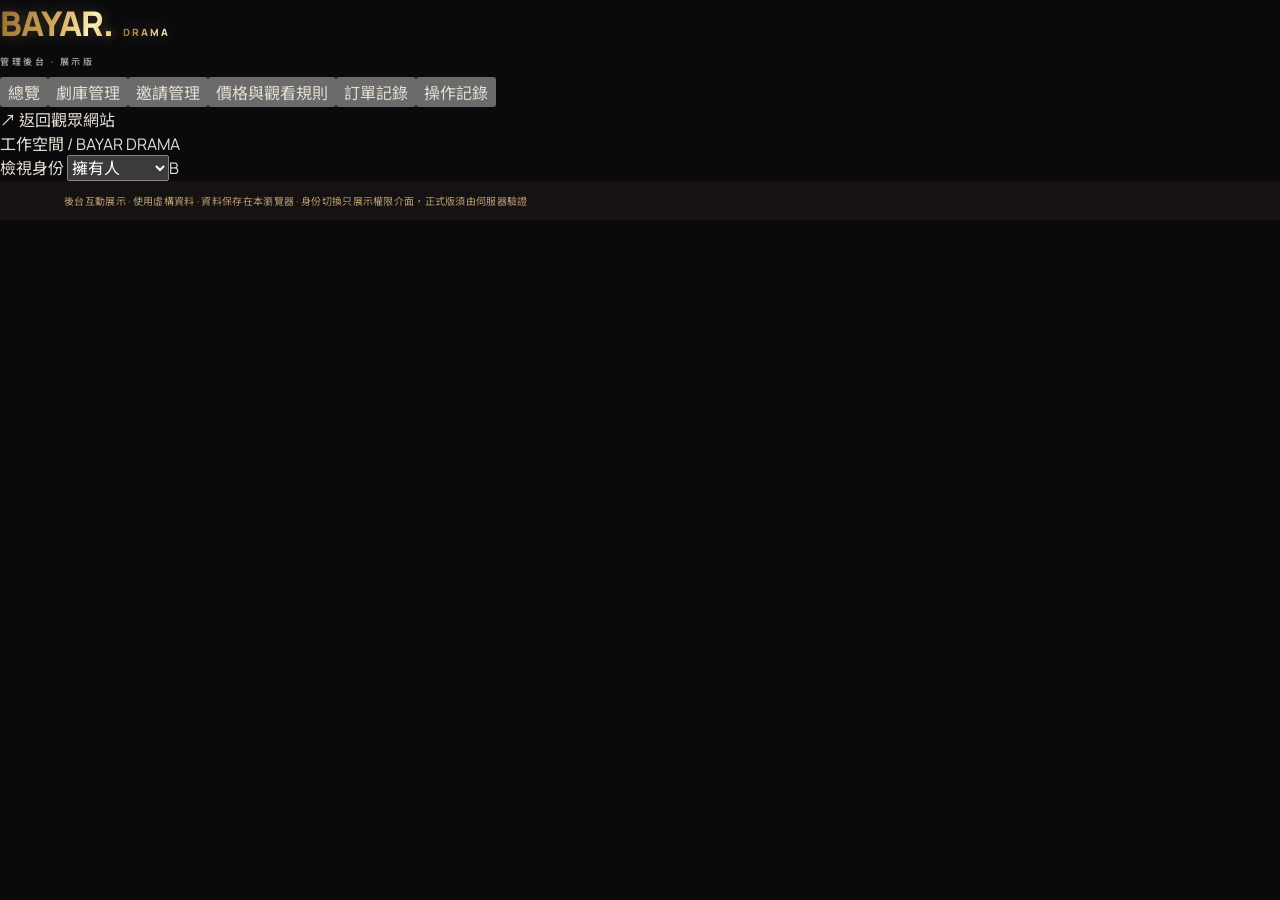
==== admin.html @ f4516847 "Add interactive demo: admin.html" ====
<!doctype html><html lang="zh-Hant"><head><meta charset="utf-8"><meta name="viewport" content="width=device-width,initial-scale=1"><title>BAYAR DRAMA · 管理後台展示</title><link rel="stylesheet" href="styles.css?v=4"><link rel="stylesheet" href="experience.css"><link rel="stylesheet" href="admin.css"></head><body><div class="admin-layout"><aside class="admin-sidebar"><a class="brand" href="index.html"><span>BAYAR<span class="brand-dot">.</span></span><small>DRAMA</small></a><p class="section-kicker">管理後台 · 展示版</p><nav id="adminNav"><button data-page="overview" class="active">總覽</button><button data-page="dramas">劇庫管理</button><button data-page="invites">邀請管理</button><button data-page="pricing">價格與觀看規則</button><button data-page="orders">訂單記錄</button><button data-page="audit">操作記錄</button></nav><a href="index.html" class="return-link">↗ 返回觀眾網站</a></aside><main class="admin-main"><header class="admin-header"><span>工作空間 / BAYAR DRAMA</span><div><label>檢視身份 <select id="role"><option value="owner">擁有人</option><option value="viewer">唯讀檢視者</option></select></label><span class="owner-badge">B</span></div></header><p class="demo-ribbon">後台互動展示 · 使用虛構資料 · 資料保存在本瀏覽器 · 身份切換只展示權限介面，正式版須由伺服器驗證</p><div id="adminContent"></div></main></div><dialog id="adminDialog"><button class="dialog-close" aria-label="關閉">×</button><div id="adminDialogBody"></div></dialog><script src="shared.js"></script><script src="admin.js"></script></body></html>
---- styles.css ----
@import url('https://fonts.googleapis.com/css2?family=Manrope:wght@400;500;600;700;800&family=Noto+Sans+TC:wght@400;500;700&display=swap');
:root{color-scheme:dark;--bg:#0a0a0d;--panel:#141418;--white:#f0ece8;--muted:#929096;--red:#92283f;--gold:#b89457}*{box-sizing:border-box}html{scroll-behavior:smooth;scroll-padding-top:95px}body{margin:0;background:var(--bg);color:var(--white);font-family:Manrope,'Noto Sans TC',Arial,sans-serif}button,a,select{-webkit-tap-highlight-color:transparent}button,select{font:inherit}button,a{touch-action:manipulation}button{cursor:pointer}a{color:inherit;text-decoration:none}button:focus-visible,a:focus-visible,select:focus-visible{outline:2px solid var(--gold);outline-offset:5px}button{color:inherit} .header{height:86px;padding:0 5%;display:flex;align-items:center;gap:56px;position:absolute;top:0;z-index:10;width:100%;background:linear-gradient(#09090dda,transparent)}.brand{display:flex;align-items:baseline;gap:10px}.brand>span{font-size:34px;font-weight:800;letter-spacing:-2px}.brand-dot{color:#b8445b}.brand small{font-size:10px;letter-spacing:3px}.desktop-nav{display:flex;gap:30px;font-size:13px;color:#bbb6b8}.desktop-nav a.active{color:var(--white);position:relative}.desktop-nav a.active:after{content:'';position:absolute;bottom:-12px;left:0;width:18px;height:2px;background:var(--red)}.header-right{margin-left:auto;display:flex;align-items:center;gap:23px;font-size:12px}.header select{border:0;background:transparent;color:#d1cbcb;max-width:106px;padding:8px}.header option{background:var(--panel)}.login{border:0;background:transparent}.vip-header{border:1px solid #b894574d;border-radius:5px;background:#b8945710;color:#d4b77f;padding:8px 14px;font-weight:700}.hero{min-height:670px;height:78vh;max-height:850px;position:relative;overflow:hidden;background:#211921}.hero-image{position:absolute;inset:0;background:url('https://images.unsplash.com/photo-1519608487953-e999c86e7455?auto=format&fit=crop&w=2200&q=85') center 48%/cover;opacity:.7;filter:saturate(.6)}.hero-shade{position:absolute;inset:0;background:linear-gradient(90deg,#0a0a0ded 0%,#0a0a0d9c 39%,#0a0a0d08 80%),linear-gradient(0deg,#0a0a0d 0%,transparent 32%,#0a0a0d18 80%)}.hero-content{position:relative;padding:155px 5% 95px;max-width:780px}.eyebrow{display:flex;gap:12px;align-items:center;font-size:10px;letter-spacing:2px;color:#ccc2c7}.live-dot{width:6px;height:6px;border-radius:50%;background:#c25169}.divider{opacity:.4;margin:0 8px}.hero-category{margin:38px 0 16px;color:#d8b2bb;font-size:12px}.hero h1{font-size:clamp(40px,4.9vw,70px);line-height:1.12;letter-spacing:-2px;max-width:660px;margin:0 0 23px;font-weight:800;white-space:pre-line}.hero-summary{max-width:410px;font-size:14px;line-height:1.9;color:#b9b2b8}.hero-meta{display:flex;align-items:center;gap:17px;font-size:11px;color:#b5aeb1;margin-top:22px}.hero-meta>span:nth-child(2){border:1px solid #71686c;padding:1px 5px;border-radius:2px}.sub-label{color:#d0bd99}.hero-actions{display:flex;gap:12px;margin-top:30px}.primary,.secondary,.gold-button{border:0;border-radius:5px;padding:14px 24px;font-size:13px;font-weight:700;display:inline-flex;align-items:center;justify-content:center;gap:12px}.primary{background:var(--red);color:#fff}.primary:hover{background:#ab304b}.secondary{border:1px solid #ffffff28;background:#ffffff09}.secondary:hover{background:#ffffff16}.free-note{font-size:10px;color:#998f95;margin-top:15px}.hero-footer{position:absolute;bottom:32px;left:5%;right:5%;display:flex;align-items:center;justify-content:space-between;font-size:10px;letter-spacing:2px;color:#898189}.hero-pages{display:flex;gap:8px}.hero-pages button{width:22px;height:3px;border:0;background:#686067;padding:0}.hero-pages button.selected{width:48px;background:#ac3a53}.content-wrap{max-width:1600px;margin:auto;padding:15px 5% 0}.discover-intro{display:flex;justify-content:space-between;align-items:flex-end;margin-bottom:24px}.section-kicker{font-size:9px;letter-spacing:2.5px;color:#a49c9e;font-weight:600}.discover-intro h2{font-size:29px;letter-spacing:-.7px;margin:9px 0 0}.discover-intro p{max-width:320px;font-size:12px;color:var(--muted);line-height:1.8;margin:0}.categories{display:flex;gap:10px;margin-bottom:40px;overflow:auto;padding-bottom:5px}.categories button{white-space:nowrap;font-size:12px;padding:10px 21px;border:1px solid #ffffff13;border-radius:30px;background:#151419;color:#aaa2a8}.categories button.active{background:#782137;border-color:#9b314a;color:#fff}.drama-section{margin-bottom:48px}.section-heading{display:flex;justify-content:space-between;align-items:center;margin-bottom:22px;gap:12px}.section-heading h2{font-size:21px;font-weight:700;display:flex;align-items:center;gap:12px;margin:0}.accent-line{height:18px;width:3px;background:var(--red);border-radius:1px}.section-side{font-size:9px;letter-spacing:1.7px;color:#817a82}.poster-grid{display:grid;grid-template-columns:repeat(6,minmax(0,1fr));gap:20px}.poster-card{border:0;text-align:left;background:none;padding:0;min-width:0}.poster{position:relative;aspect-ratio:2/3;border-radius:7px;overflow:hidden;background:linear-gradient(145deg,var(--tone),#181117)}.poster img{height:100%;width:100%;object-fit:cover;opacity:.77;transition:transform .4s}.poster-card:hover img{transform:scale(1.04)}.poster:after{content:'';position:absolute;inset:0;background:linear-gradient(transparent 30%,#08070ba6 75%,#08070bf2)}.poster-label{position:absolute;top:10px;left:10px;z-index:1;font-size:9px;border-radius:3px;padding:4px 7px;background:#8b263d;color:#fff}.poster-label.vip{background:#b89457;color:#17120b}.poster-title{position:absolute;bottom:20px;left:16px;right:12px;z-index:1;font-size:clamp(15px,1.8vw,25px);font-weight:800;line-height:1.2;white-space:pre-line;letter-spacing:-.5px}.poster-number{position:absolute;bottom:8px;right:12px;z-index:1;color:#ffffff10;font-size:74px;font-weight:800;line-height:1}.card-title{margin:12px 0 5px;font-size:13px;line-height:1.5;font-weight:600}.card-meta{font-size:10px;color:#89818b}.vip-banner{border:1px solid #b8945738;background:radial-gradient(ellipse at 10% 30%,#b8945712,transparent 60%),#131114;border-radius:8px;padding:28px 35px;display:flex;gap:28px;align-items:center;margin-bottom:48px}.vip-emblem{font-size:50px;color:#b89457;padding-right:25px;border-right:1px solid #b8945730}.gold{color:var(--gold)}.vip-copy h2{font-size:22px;margin:7px 0}.vip-copy p{font-size:11px;line-height:1.8;color:#9f9696;margin:0}.gold-button{margin-left:auto;background:#b89457;color:#17120b;gap:30px;white-space:nowrap}.closing{margin:55px 0 30px;padding:32px 0;border-top:1px solid #ffffff10;display:flex;align-items:center;gap:30px}.brand-mini{font-size:29px;font-weight:800;color:#72626a;letter-spacing:-1.5px}.closing p{color:#958a93;font-size:12px}.text-button{border:0;background:none;color:#c5667d;font-size:12px;margin-left:auto}footer{border-top:1px solid #ffffff0b;margin:0 5%;padding:25px 0 35px;display:flex;align-items:center;gap:22px;font-size:10px;color:#746f77;flex-wrap:wrap}footer>div{display:flex;gap:20px;margin-left:auto}footer button{border:0;background:none;color:inherit;font-size:10px;padding:0}footer small{width:100%;font-size:9px;color:#58525b}.mobile-nav{display:none}dialog{border:1px solid #ffffff21;border-radius:12px;background:#181419;color:var(--white);max-width:440px;width:calc(100% - 40px);padding:38px}dialog::backdrop{background:#000a;backdrop-filter:blur(5px)}dialog h2{font-size:23px;margin:16px 0}dialog p{font-size:14px;color:#b8afb6;line-height:1.9}.dialog-close{position:absolute;right:15px;top:12px;background:none;border:0;font-size:25px;color:#999}.dialog-ok{margin-top:14px}.empty{color:var(--muted);padding:25px 0}
@media(min-width:1700px){.header{padding-left:calc((100% - 1440px)/2);padding-right:calc((100% - 1440px)/2)}.hero-content{margin-left:calc((100% - 1440px)/2 - 5%)}}
@media(max-width:1000px){.header{gap:30px}.poster-grid{grid-template-columns:repeat(3,minmax(0,1fr))}.poster-title{font-size:27px}.hero{min-height:640px}.hero-content{max-width:650px}.discover-intro p{max-width:240px}.vip-banner{padding:24px}.vip-copy h2{font-size:19px}}
@media(max-width:640px){html{scroll-padding-top:20px}.header{height:70px;padding:0 6%;gap:10px}.brand>span{font-size:28px}.brand small{font-size:8px;letter-spacing:2px}.desktop-nav,.login,.vip-header{display:none}.header-right{gap:0}.header select{font-size:11px;max-width:93px}.hero{height:auto;min-height:625px}.hero-image{background-position:65% center}.hero-shade{background:linear-gradient(0deg,#0a0a0d 0%,#0a0a0d9c 40%,#0a0a0d10 90%),linear-gradient(90deg,#0a0a0d6b,transparent)}.hero-content{padding:175px 6% 90px}.eyebrow{font-size:9px;letter-spacing:1px}.hero-category{margin-top:27px;font-size:11px}.hero h1{font-size:43px;letter-spacing:-1.5px;max-width:360px;margin-bottom:17px}.hero-summary{font-size:12px;max-width:315px;line-height:1.85}.hero-meta{font-size:10px;gap:12px;margin-top:19px}.hero-actions{margin-top:24px}.primary,.secondary{padding:13px 20px;font-size:12px}.hero-footer{left:6%;right:6%;bottom:29px;letter-spacing:1px;font-size:8px}.hero-pages button{width:15px}.hero-pages button.selected{width:30px}.content-wrap{padding:12px 6% 0}.discover-intro{align-items:start;margin-bottom:20px}.discover-intro h2{font-size:24px}.discover-intro p{display:none}.section-kicker{font-size:8px}.categories{gap:8px;margin-bottom:28px;margin-right:-6vw}.categories button{font-size:11px;padding:9px 17px}.section-heading{margin-bottom:17px}.section-heading h2{font-size:19px}.section-side{font-size:8px;letter-spacing:.5px}.poster-grid{display:flex;overflow:auto;gap:12px;margin-right:-6vw;padding-right:6vw;padding-bottom:12px;scroll-snap-type:x proximity}.poster-card{flex:0 0 43%;scroll-snap-align:start}.poster-title{font-size:22px;left:12px;bottom:17px}.poster-label{font-size:8px;left:8px;top:8px}.card-title{font-size:12px;margin-top:10px}.card-meta{font-size:9px}.drama-section{margin-bottom:30px}.vip-banner{padding:22px;gap:14px;flex-wrap:wrap;margin-bottom:34px}.vip-emblem{font-size:37px;border:0;padding:0}.vip-copy{flex:1}.vip-copy h2{font-size:18px}.vip-copy p{font-size:10px}.gold-button{margin:3px 0 0 0;width:100%;padding:12px}.closing{margin:20px 0 10px;gap:15px;flex-wrap:wrap;padding:25px 0}.closing p{font-size:11px;max-width:210px;margin:0}.text-button{margin:0;padding:0}footer{margin:0 6%;padding-bottom:95px;font-size:9px;gap:16px}footer>div{margin-left:0;gap:17px}.mobile-nav{position:fixed;z-index:20;bottom:0;left:0;right:0;background:#111116ed;backdrop-filter:blur(15px);border-top:1px solid #ffffff13;display:flex;justify-content:space-around;padding:9px 10px max(10px,env(safe-area-inset-bottom))}.mobile-nav a,.mobile-nav button{width:65px;border:0;background:none;color:#89808a;text-align:center;display:flex;align-items:center;flex-direction:column;gap:4px}.mobile-nav .active{color:#ca7187}.mobile-nav span{font-size:23px;line-height:1.2}.mobile-nav small{font-size:9px}}
@media(prefers-reduced-motion:reduce){html{scroll-behavior:auto}.poster img{transition:none}}
/* Matte antique gold brand palette with warm charcoal depth. */
/* Polished gold wordmark, with restrained moving highlights. */
.brand>span,.brand small,.brand-mini{ text-transform:uppercase;background:linear-gradient(110deg,#92672e 0%,#d3ad62 22%,#fff0bc 34%,#b88c42 46%,#efd28b 65%,#fff6d6 73%,#bd924b 85%,#92672e 100%);background-size:250% 100%;background-clip:text;-webkit-background-clip:text;color:transparent;filter:drop-shadow(0 0 7px #c99d4545);animation:brand-shimmer 6s ease-in-out infinite}
.brand>span{letter-spacing:-1px}
.brand .brand-dot{color:#eed18b;text-shadow:0 0 9px #e7c37180}
.brand small{font-weight:800;letter-spacing:2px}
.brand-mini{letter-spacing:0}
@keyframes brand-shimmer{0%,100%{background-position:0% 50%}50%{background-position:100% 50%}}
@media(prefers-reduced-motion:reduce){.brand>span,.brand small,.brand-mini{animation:none}}
:root{--red:#B89457;--gold:#B89457;--white:#e5ded3;--muted:#938b82;--panel:#171513}
.brand-dot{color:#B89457}
.header{background:linear-gradient(#0a0a0de8,transparent)}
.desktop-nav{color:#aaa298}
.hero{background:#201b17}
.hero-image{filter:saturate(.35) sepia(.2);opacity:.62}
.hero-shade{background:radial-gradient(ellipse at 74% 42%,#b894571c,transparent 52%),linear-gradient(90deg,#0a0a0df2 0%,#0a0a0da8 39%,#0a0a0d10 80%),linear-gradient(0deg,#0a0a0d 0%,transparent 36%,#0a0a0d24 80%)}
.live-dot{background:#B89457}
.eyebrow{color:#b9aa95}
.hero-category{color:#bba37d}
.hero-summary{color:#b4aba0}
.hero-meta{color:#aaa298}
.hero-meta>span:nth-child(2){border-color:#655e53}
.free-note{color:#958b7d}
.hero-footer{color:#8d8377}
.hero-pages button{background:#554d41}
.hero-pages button.selected{background:#B89457}
.primary{background:#B89457;color:#17130e}
.primary:hover{background:#c6a76f}
.secondary{border-color:#b8945733;background:#201c1759;color:#cfc4b3}
.secondary:hover{background:#b894571a}
.categories button{background:#171614;border-color:#b894571a;color:#aaa195}
.categories button.active{background:#b894571b;border-color:#b8945770;color:#cdb589}
.poster{background:linear-gradient(145deg,#4b3c2b,#181614)}
.poster img{filter:saturate(.5) sepia(.13)}
.poster:after{background:radial-gradient(ellipse at 50% 35%,#d8b18312,transparent 65%),linear-gradient(transparent 30%,#140e09a6 75%,#08070bf2)}
.poster-label{background:#382b1f;color:#d8be96;border:1px solid #b8945738}
.poster-label.vip{background:#B89457;color:#17120b;border-color:transparent}
.poster-title{color:#e5ded3;text-shadow:0 2px 18px #211306}
.card-meta{color:#93887c}
.vip-banner{background:radial-gradient(ellipse at 10% 30%,#b894571a,transparent 60%),linear-gradient(110deg,#1d1914,#121214)}
.brand-mini{color:transparent}
.text-button{color:#bfa16b}
footer{color:#847c70}footer small{color:#696258}
dialog{background:#191714;border-color:#b8945738}dialog p{color:#b8ae9e}
@media(max-width:640px){.hero-shade{background:radial-gradient(ellipse at 70% 32%,#b894571c,transparent 55%),linear-gradient(0deg,#0a0a0d 0%,#0a0a0d9c 40%,#0a0a0d10 90%),linear-gradient(90deg,#0a0a0d6b,transparent)}.mobile-nav{background:#141310ed;border-top-color:#b8945721}.mobile-nav .active{color:#B89457}.mobile-nav a,.mobile-nav button{color:#978b7c}.mobile-nav a.active{color:#B89457}}
---- experience.css ----
[hidden]{display:none!important}.flow-top{height:82px;padding:0 5%;display:flex;align-items:center;justify-content:space-between;border-bottom:1px solid #b8945720}.flow-top button{background:none;border:0;font-size:12px;color:#b7aa98}.flow-brand{color:#d6b571;font-weight:800;letter-spacing:1px;font-size:24px}.flow-brand small{font-size:10px;letter-spacing:2px}.demo-ribbon{margin:0;background:#b8945710;padding:12px 5%;font-size:10px;color:#b99d72;letter-spacing:.3px}.flow-body{max-width:1400px;margin:auto;padding:44px 5% 100px}.flow-body h1{font-size:38px;line-height:1.2;letter-spacing:-1px}.flow-body h2{font-size:23px}.flow-body p{line-height:1.9}.muted{color:#978e82;font-size:12px}.flow-actions{display:flex;gap:10px;flex-wrap:wrap;margin:25px 0}.detail-layout{display:grid;grid-template-columns:minmax(220px,330px) 1fr;gap:55px}.detail-art{position:relative;align-self:start;aspect-ratio:2/3;overflow:hidden;border-radius:9px;background:#231b16}.detail-art img{width:100%;height:100%;object-fit:cover;filter:saturate(.55)}.detail-art:after{content:'';position:absolute;inset:0;background:linear-gradient(transparent,#0a0a0d90)}.detail-art span{position:absolute;z-index:1;bottom:20px;left:20px;letter-spacing:2px;font-size:9px;color:#d0b887}.detail-copy>p{max-width:600px;color:#b2a89a;font-size:14px}.detail-meta{color:#b89457!important}.episode-grid{display:grid;grid-template-columns:repeat(8,minmax(0,1fr));gap:9px;margin-top:20px}.episode-grid button{border:1px solid #ffffff0d;background:#171619;border-radius:5px;min-height:65px;padding:8px;color:#827b72}.episode-grid b{display:block;font-size:15px}.episode-grid small{display:block;font-size:9px;margin-top:5px}.episode-grid .available{color:#ccbea5}.episode-grid .selected{background:#b894571c;border-color:#b89457;color:#ddc18d}.auth-card,.checkout-card{max-width:530px;margin:20px auto;padding:35px;background:#171513;border:1px solid #b8945728;border-radius:12px}.auth-card h1,.checkout-card h1{font-size:29px}.account-tabs{display:flex;gap:10px;border-bottom:1px solid #b8945720;margin:25px 0}.account-tabs button{border:0;background:none;color:#9b8e7e;padding:13px 16px;font-size:13px}.account-tabs .active{color:#d0af72;border-bottom:2px solid #b89457}form label{display:block;font-size:12px;margin:20px 0;color:#bfb09a}form input,.search-box input{display:block;width:100%;background:#0f0e10;border:1px solid #b8945730;border-radius:5px;padding:13px;color:#e0d7c8;font:inherit;margin-top:8px}form .primary{width:100%}#authError,#unlockError{font-size:12px;color:#dba77b}.store-heading{text-align:center;margin-bottom:40px}.store-heading p{color:#ab9c84}.plans{display:grid;grid-template-columns:repeat(3,1fr);gap:20px}.plan{padding:30px;background:linear-gradient(140deg,#211b14,#141315);border:1px solid #b8945730;border-radius:9px}.plan.recommended{border-color:#b89457}.price{font-size:35px;letter-spacing:-1px}.price small{font-size:17px}.plan button{width:100%}.coin-plans{display:grid;grid-template-columns:repeat(4,1fr);gap:15px;margin-top:25px}.coin-plans button{display:flex;flex-direction:column;gap:17px;align-items:center;background:#171513;border:1px solid #b8945733;border-radius:8px;padding:27px 15px}.coin-plans strong{font-size:18px}.coin-plans button>span:last-child{font-size:14px;color:#bfa575}.coin-symbol{font-size:32px;color:#b89457}.order-summary{display:flex;align-items:center;justify-content:space-between;gap:15px;padding:20px 0;border-block:1px solid #b8945728}.order-summary h2{font-size:18px}.mock-pay{text-align:center;margin:25px 0;padding:30px;background:#0e0e10;border:1px dashed #b8945740;border-radius:6px}.mock-pay>span:first-child{font-size:36px;font-weight:800;color:#b89457}.mock-pay p{font-size:13px;color:#b9ad98}.mock-seal{display:inline-block;letter-spacing:6px;color:#b89457;font-size:14px;border:1px solid #b89457;padding:15px}.checkout-card>.primary{width:100%;margin-bottom:15px}.success-icon{color:#b89457;font-size:50px}.profile-heading{display:flex;gap:23px;align-items:center}.profile-heading h1{margin:5px 0}.profile-heading p{margin:0}.profile-heading>.text-button{margin-left:auto}.avatar{width:80px;height:80px;border:1px solid #b8945760;border-radius:50%;display:grid;place-items:center;font-size:30px;color:#b89457;background:#b8945714}.account-stats{display:grid;grid-template-columns:1fr 1fr;gap:20px;margin:32px 0}.account-stats>div{display:flex;flex-direction:column;gap:13px;padding:26px;border:1px solid #b8945728;border-radius:8px;background:#171513}.account-stats small{color:#9b8d78}.account-stats strong{font-size:25px}.account-stats .text-button{margin:0;text-align:left;padding:0}.account-grid{display:grid;grid-template-columns:repeat(4,minmax(0,1fr));gap:22px}.account-grid .poster-card{width:100%}.order-row{display:flex;justify-content:space-between;padding:23px 0;border-bottom:1px solid #b8945720;font-size:13px;gap:20px}.order-row small{display:block;color:#938878;font-size:10px;margin-top:8px}.search-box{display:flex;align-items:center;gap:15px;max-width:600px;margin:25px 0 35px}.search-box span{font-size:35px;color:#b89457}.search-box input{margin:0}.player-layout{display:grid;grid-template-columns:minmax(260px,680px) minmax(260px,1fr);gap:35px}.video-stage{background:#050506;border-radius:9px;overflow:hidden}.sample-scene{height:min(65vh,650px);max-width:390px;position:relative;margin:auto;overflow:hidden;background:#201914}.sample-scene>img{width:100%;height:100%;object-fit:cover;opacity:.6;filter:saturate(.5);transform:scale(1.06)}.sample-scene.playing>img{animation:scene-drift 12s ease-in-out infinite alternate}.scene-light{position:absolute;inset:0;background:radial-gradient(ellipse at 65% 30%,#efd39025,transparent 55%),linear-gradient(transparent,#0a0a0ddb)}.scene-brand{position:absolute;top:25px;left:20px;color:#d8b777;letter-spacing:3px;font-size:10px}.scene-caption{position:absolute;bottom:130px;left:24px;right:24px;font-size:30px;font-weight:800;text-align:center}.scene-caption small{display:block;font-size:12px;margin-top:15px;font-weight:400;color:#d1b174}.sample-scene p{position:absolute;bottom:50px;left:20px;right:20px;font-size:13px;text-align:center;color:#eadfc9;text-shadow:0 1px 4px #000}.big-play{position:absolute;top:40%;left:calc(50% - 28px);width:56px;height:56px;border:1px solid #b8945780;border-radius:50%;background:#14110dcc;color:#dabb7a;font-size:23px}.video-controls{padding:18px 20px}.video-controls input{width:100%;accent-color:#b89457}.video-controls>div{display:flex;gap:17px;align-items:center;flex-wrap:wrap;font-size:11px;margin-top:10px}.video-controls .text-button{margin:0;padding:0}.video-controls select{background:#211c15;border:1px solid #b8945730;padding:5px;font-size:11px}.player-layout aside .episode-grid{grid-template-columns:repeat(5,minmax(0,1fr));max-height:560px;overflow:auto}.player-layout aside h2{font-size:27px}.player-disclaimer{font-size:11px}#videoStage:fullscreen{display:grid;place-content:center}#videoStage:fullscreen .sample-scene{height:85vh;width:48vh}.flow-brand{background:linear-gradient(110deg,#b89457,#fff0bc,#b89457);background-clip:text;-webkit-background-clip:text;color:transparent;filter:drop-shadow(0 0 5px #b8945733)}@keyframes scene-drift{from{transform:scale(1.06) translateX(-1%)}to{transform:scale(1.14) translateX(1%)}}
@media(max-width:750px){.flow-top{height:65px;padding:0 5%;gap:10px}.flow-top button{font-size:10px}.flow-brand{font-size:18px}.flow-brand small{display:none}.demo-ribbon{font-size:9px;line-height:1.6}.flow-body{padding:25px 5% 100px}.flow-body h1{font-size:28px}.detail-layout{grid-template-columns:1fr;gap:20px}.detail-art{max-width:200px;margin:auto;width:100%}.detail-copy h1{text-align:center}.detail-copy .section-kicker{display:block;text-align:center}.episode-grid{grid-template-columns:repeat(5,minmax(0,1fr));gap:7px}.episode-grid button{min-height:60px}.plans{grid-template-columns:1fr;gap:12px}.plan{padding:22px;display:grid;grid-template-columns:1fr 1fr;align-items:center;gap:5px 15px}.plan h2{margin:9px 0}.plan .price{font-size:28px;margin:0;grid-column:2;grid-row:1/3}.plan button{grid-column:1/-1;margin-top:12px}.coin-plans{grid-template-columns:1fr 1fr;gap:12px}.coin-plans strong{font-size:15px}.auth-card,.checkout-card{padding:22px;margin:0 auto}.profile-heading{gap:14px;flex-wrap:wrap}.avatar{width:55px;height:55px}.profile-heading h1{font-size:23px}.profile-heading>.text-button{margin:0}.account-stats{gap:10px}.account-stats>div{padding:18px 14px}.account-stats strong{font-size:19px}.account-grid{grid-template-columns:repeat(2,minmax(0,1fr));gap:15px}.account-tabs{gap:0}.account-tabs button{font-size:11px;padding:12px}.player-layout{grid-template-columns:1fr;gap:15px}.sample-scene{height:60vh}.player-layout aside .episode-grid{grid-template-columns:repeat(5,minmax(0,1fr));max-height:250px}.scene-caption{font-size:25px}.order-summary{align-items:start}.order-summary h2{font-size:15px}.order-summary strong{font-size:15px;white-space:nowrap}}
@media(prefers-reduced-motion:reduce){.sample-scene.playing>img{animation:none}}
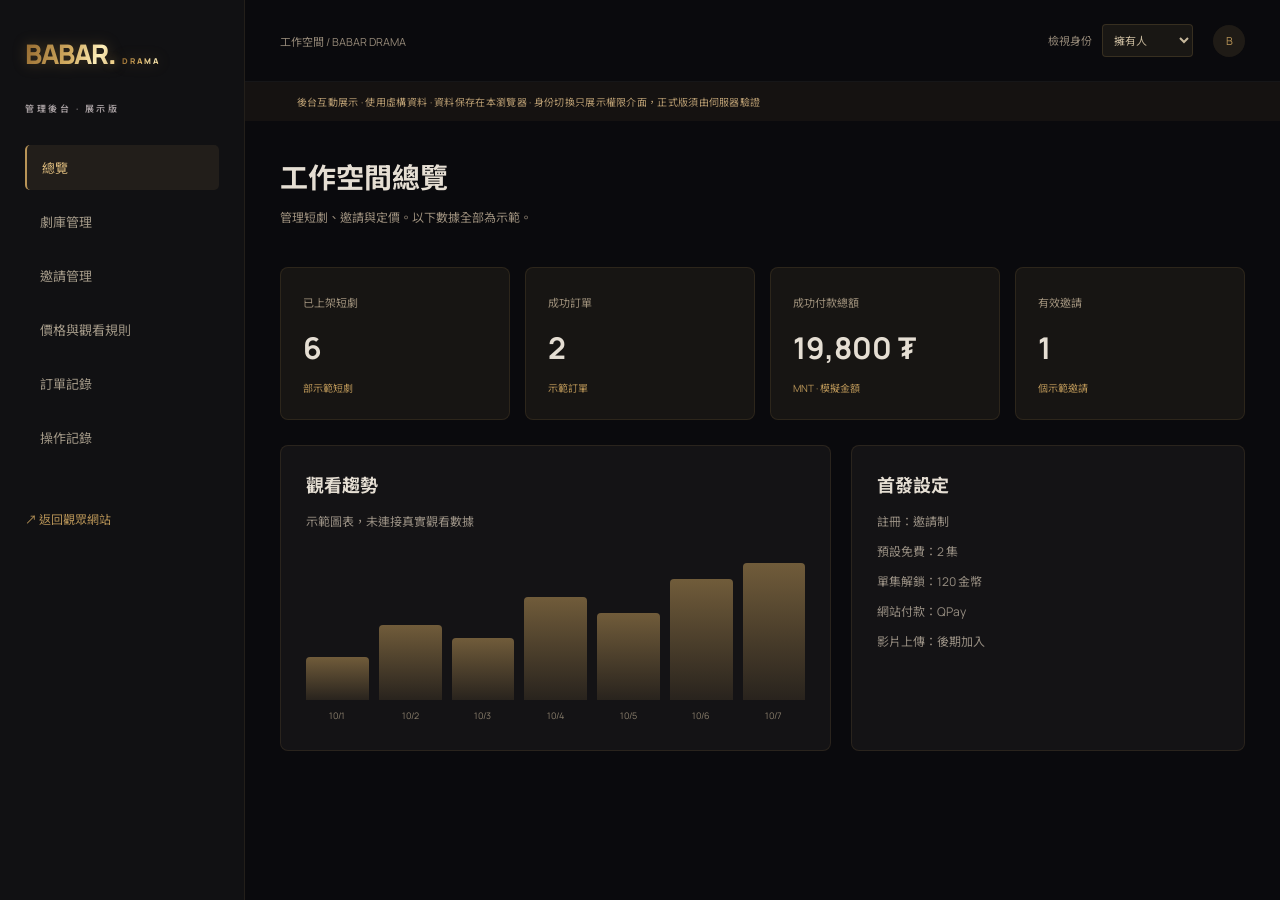
==== commit 6ee21fba: "Use temporary demonstration brand" ====
--- a/admin.html
+++ b/admin.html
@@ -1 +1 @@
-<!doctype html><html lang="zh-Hant"><head><meta charset="utf-8"><meta name="viewport" content="width=device-width,initial-scale=1"><title>BAYAR DRAMA · 管理後台展示</title><link rel="stylesheet" href="styles.css?v=4"><link rel="stylesheet" href="experience.css"><link rel="stylesheet" href="admin.css"></head><body><div class="admin-layout"><aside class="admin-sidebar"><a class="brand" href="index.html"><span>BAYAR<span class="brand-dot">.</span></span><small>DRAMA</small></a><p class="section-kicker">管理後台 · 展示版</p><nav id="adminNav"><button data-page="overview" class="active">總覽</button><button data-page="dramas">劇庫管理</button><button data-page="invites">邀請管理</button><button data-page="pricing">價格與觀看規則</button><button data-page="orders">訂單記錄</button><button data-page="audit">操作記錄</button></nav><a href="index.html" class="return-link">↗ 返回觀眾網站</a></aside><main class="admin-main"><header class="admin-header"><span>工作空間 / BAYAR DRAMA</span><div><label>檢視身份 <select id="role"><option value="owner">擁有人</option><option value="viewer">唯讀檢視者</option></select></label><span class="owner-badge">B</span></div></header><p class="demo-ribbon">後台互動展示 · 使用虛構資料 · 資料保存在本瀏覽器 · 身份切換只展示權限介面，正式版須由伺服器驗證</p><div id="adminContent"></div></main></div><dialog id="adminDialog"><button class="dialog-close" aria-label="關閉">×</button><div id="adminDialogBody"></div></dialog><script src="shared.js"></script><script src="admin.js"></script></body></html>
+<!doctype html><html lang="zh-Hant"><head><meta charset="utf-8"><meta name="viewport" content="width=device-width,initial-scale=1"><title>BABAR DRAMA · 管理後台展示</title><link rel="stylesheet" href="styles.css?v=4"><link rel="stylesheet" href="experience.css"><link rel="stylesheet" href="admin.css"></head><body><div class="admin-layout"><aside class="admin-sidebar"><a class="brand" href="index.html"><span>BABAR<span class="brand-dot">.</span></span><small>DRAMA</small></a><p class="section-kicker">管理後台 · 展示版</p><nav id="adminNav"><button data-page="overview" class="active">總覽</button><button data-page="dramas">劇庫管理</button><button data-page="invites">邀請管理</button><button data-page="pricing">價格與觀看規則</button><button data-page="orders">訂單記錄</button><button data-page="audit">操作記錄</button></nav><a href="index.html" class="return-link">↗ 返回觀眾網站</a></aside><main class="admin-main"><header class="admin-header"><span>工作空間 / BABAR DRAMA</span><div><label>檢視身份 <select id="role"><option value="owner">擁有人</option><option value="viewer">唯讀檢視者</option></select></label><span class="owner-badge">B</span></div></header><p class="demo-ribbon">後台互動展示 · 使用虛構資料 · 資料保存在本瀏覽器 · 身份切換只展示權限介面，正式版須由伺服器驗證</p><div id="adminContent"></div></main></div><dialog id="adminDialog"><button class="dialog-close" aria-label="關閉">×</button><div id="adminDialogBody"></div></dialog><script src="shared.js"></script><script src="admin.js"></script></body></html>
--- a/admin.css
+++ b/admin.css
@@ -0,0 +1,3 @@
+.admin-layout{display:grid;grid-template-columns:245px 1fr;min-height:100vh}.admin-sidebar{padding:35px 25px;border-right:1px solid #b894571b;background:#111113}.admin-sidebar .brand{gap:6px}.admin-sidebar .brand>span{font-size:27px}.admin-sidebar .brand small{font-size:8px}.admin-sidebar>.section-kicker{margin:30px 0}.admin-sidebar nav{display:flex;flex-direction:column;gap:9px}.admin-sidebar nav button{text-align:left;background:none;border:0;padding:13px 15px;border-radius:5px;color:#a29887;font-size:13px}.admin-sidebar nav button.active{background:#b894571a;color:#d7b67a;border-left:2px solid #b89457}.return-link{display:block;margin-top:50px;color:#b89457;font-size:12px}.admin-main{min-width:0}.admin-header{height:82px;display:flex;justify-content:space-between;align-items:center;padding:0 35px;border-bottom:1px solid #ffffff0c;color:#938777;font-size:11px}.admin-header>div{display:flex;align-items:center;gap:20px}.admin-header select{background:#191714;color:#c7b89c;border:1px solid #b8945730;border-radius:4px;padding:7px;margin-left:8px;font-size:11px}.owner-badge{display:grid;place-items:center;width:32px;height:32px;border-radius:50%;background:#b8945720;color:#b89457}#adminContent{padding:35px;max-width:1500px;margin:auto}.admin-heading{display:flex;justify-content:space-between;gap:20px;align-items:center;margin-bottom:27px}.admin-heading h1{font-size:28px;margin:0}.admin-heading p{font-size:12px;color:#9b8e7c;line-height:1.7}.stats-grid{display:grid;grid-template-columns:repeat(4,1fr);gap:15px}.stat{background:#171513;border:1px solid #b8945722;border-radius:8px;padding:22px}.stat small{color:#9e907b;font-size:11px}.stat strong{display:block;font-size:30px;margin:15px 0 7px}.stat span{font-size:10px;color:#b89457}.admin-panel{margin-top:25px;padding:25px;border:1px solid #b8945722;border-radius:8px;background:#141315}.admin-panel h2{font-size:18px;margin-top:0}.table-wrap{overflow:auto;border:1px solid #b8945722;border-radius:8px;background:#141315}table{border-collapse:collapse;width:100%;font-size:12px;text-align:left}th{background:#1b1814;color:#a9997e;font-weight:500;white-space:nowrap}td,th{padding:17px;border-bottom:1px solid #b8945714}td{color:#c2b6a2}td small{display:block;color:#8b8071;margin-top:5px;font-size:10px}tr:last-child td{border-bottom:0}.row-title{display:flex;align-items:center;gap:12px}.row-title img{width:35px;height:50px;object-fit:cover;border-radius:3px;filter:saturate(.5)}.status-pill{display:inline-block;border:1px solid #b8945730;background:#b8945711;color:#bca374;padding:4px 9px;border-radius:20px;font-size:10px;white-space:nowrap}.status-pill.off{color:#938d83;background:#ffffff05;border-color:#ffffff15}.small-button{border:1px solid #b8945730;background:transparent;color:#c8aa72;font-size:11px;padding:7px 10px;border-radius:4px;margin:3px}.admin-form{display:grid;grid-template-columns:1fr 1fr;gap:0 22px}.admin-form label{margin:12px 0}.admin-form select,.admin-form textarea{width:100%;background:#0f0e10;border:1px solid #b8945730;border-radius:5px;padding:12px;color:#e0d7c8;font:inherit;margin-top:8px}.admin-form textarea{min-height:80px;resize:vertical}.admin-form .full{grid-column:1/-1}.admin-form .primary{width:auto}.admin-form input{margin-bottom:0}.admin-form button:disabled,.small-button:disabled,.primary:disabled{opacity:.35;cursor:not-allowed}.readonly-notice{background:#b8945710;border:1px solid #b8945728;border-radius:5px;padding:12px 17px;font-size:12px;color:#b8a78b;margin-bottom:20px}.invite-result{padding:15px;background:#0d0d10;border:1px solid #b8945730;border-radius:5px;word-break:break-all;color:#d0b279;font-size:13px}.filter-row{display:flex;gap:15px;align-items:center;margin-bottom:20px}.filter-row input,.filter-row select{background:#161413;border:1px solid #b8945730;border-radius:5px;padding:11px;color:#c7b69a;font:inherit;font-size:12px}.filter-row input{min-width:230px}.audit-item{display:flex;justify-content:space-between;gap:20px;border-bottom:1px solid #b8945718;padding:16px 0;font-size:12px}.audit-item small{color:#8d806e}.price-form h2{grid-column:1/-1;margin:25px 0 5px;font-size:18px}.admin-chart{display:flex;align-items:end;gap:10px;height:145px;margin-top:25px}.admin-chart div{flex:1;background:linear-gradient(#b8945790,#b8945720);border-radius:4px 4px 0 0;min-height:10px;position:relative}.admin-chart small{position:absolute;bottom:-22px;left:0;right:0;text-align:center;color:#8c806e;font-size:9px}.admin-panel.chart-panel{padding-bottom:50px}#adminDialog{max-width:670px;max-height:90vh;overflow:auto}#adminDialog h2{font-size:23px}#adminDialog p{font-size:12px}.save-note{color:#b89457;font-size:12px}.overview-grid{display:grid;grid-template-columns:1.4fr 1fr;gap:20px}.settings-note{padding:15px 0;font-size:12px;color:#998b77;line-height:1.9}
+@media(max-width:950px){.admin-layout{grid-template-columns:190px 1fr}.admin-sidebar{padding:25px 15px}.stats-grid{grid-template-columns:1fr 1fr}.overview-grid{grid-template-columns:1fr}#adminContent{padding:25px}.admin-header{padding:0 25px}}
+@media(max-width:640px){.admin-layout{display:block}.admin-sidebar{padding:18px;border-right:0;border-bottom:1px solid #b8945722}.admin-sidebar>.section-kicker{margin:13px 0}.admin-sidebar nav{flex-direction:row;overflow:auto;gap:5px}.admin-sidebar nav button{white-space:nowrap;padding:9px 11px;font-size:11px}.admin-sidebar nav button.active{border-left:0;border-bottom:2px solid #b89457}.return-link{position:absolute;right:18px;top:28px;margin:0;font-size:10px}.admin-header{height:65px;padding:0 18px}.admin-header>span{display:none}.admin-header>div{justify-content:space-between;width:100%}#adminContent{padding:23px 18px}.admin-heading{align-items:start;flex-wrap:wrap}.admin-heading h1{font-size:24px}.admin-heading .primary{padding:11px 16px}.stats-grid{gap:10px}.stat{padding:18px}.stat strong{font-size:26px}.admin-panel{padding:20px}.admin-form{grid-template-columns:1fr}.admin-form .full,.price-form h2{grid-column:1}.filter-row{flex-wrap:wrap}.filter-row input{min-width:0;width:100%}td,th{padding:13px;font-size:11px}.audit-item{flex-direction:column;gap:7px}.admin-chart small{font-size:8px}}
